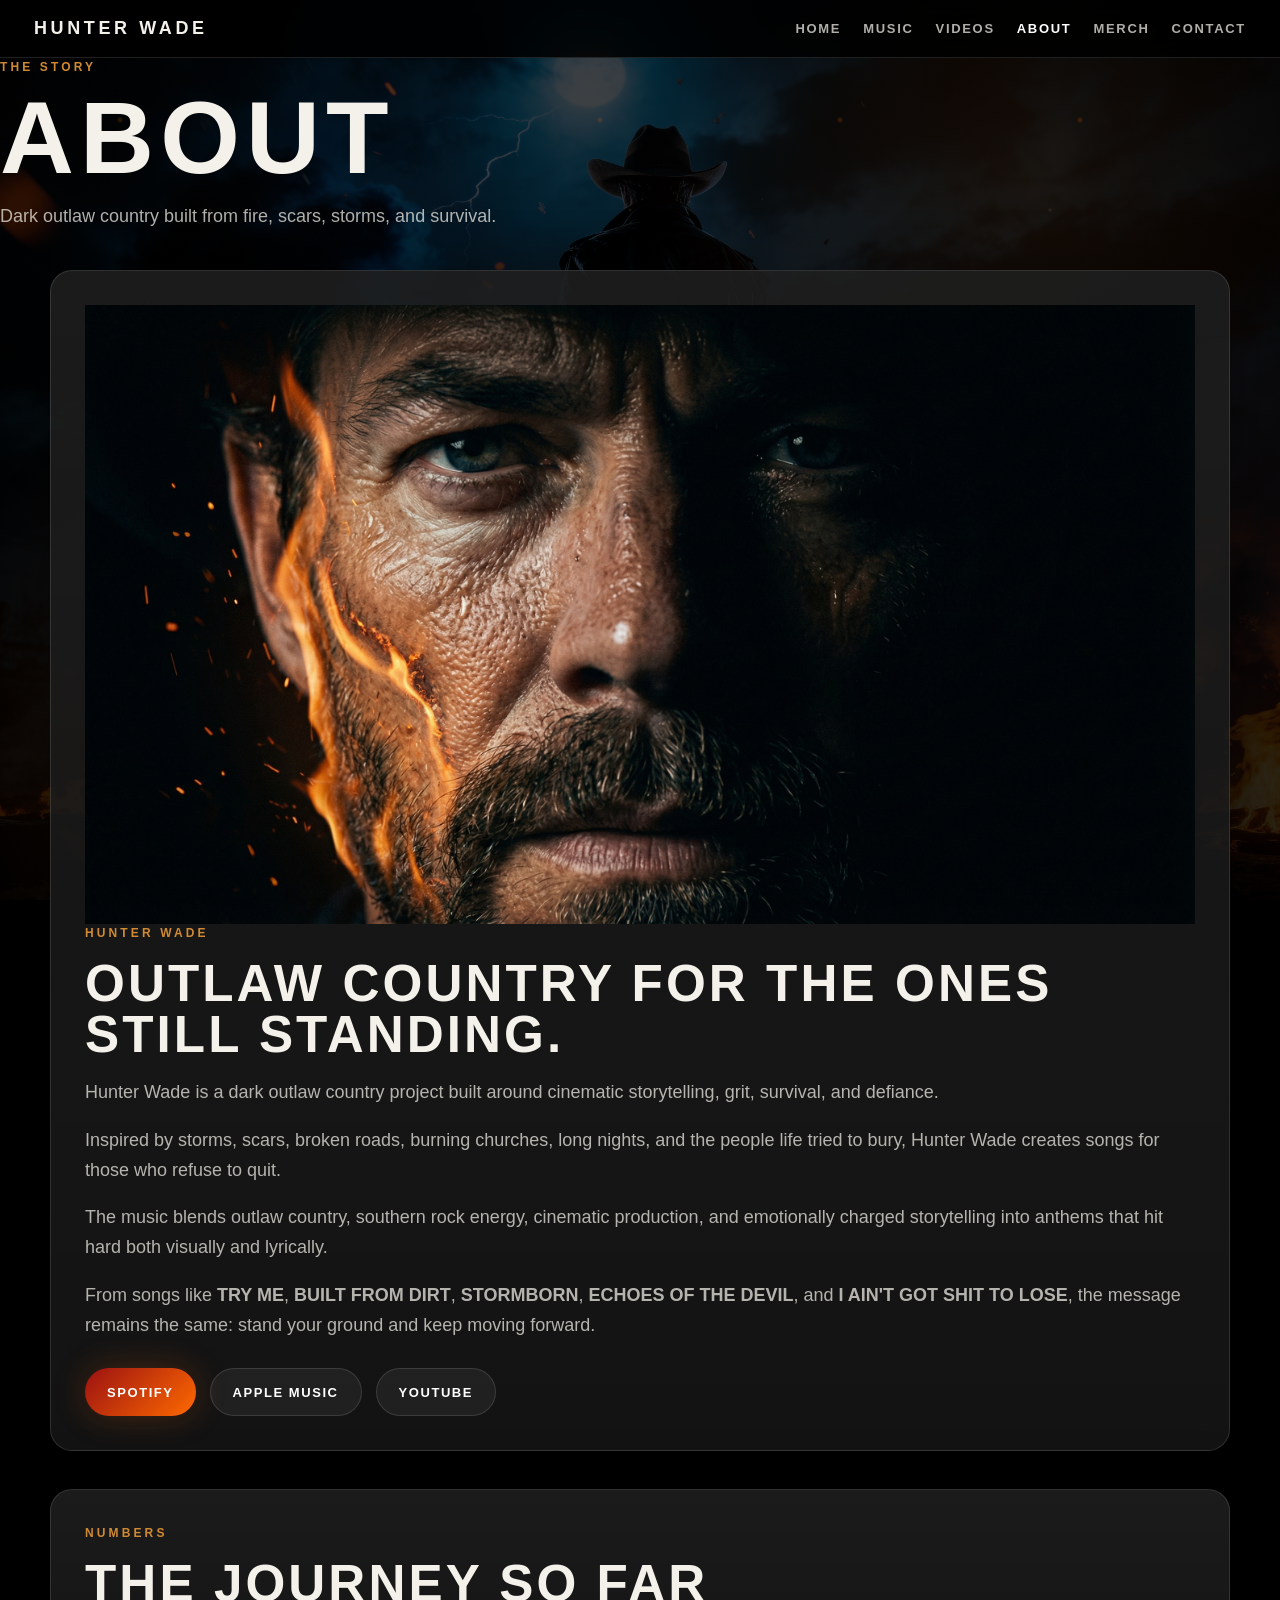
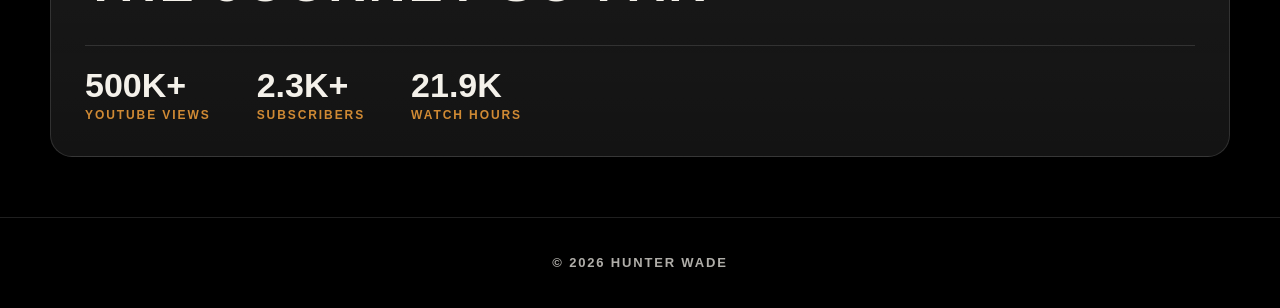
==== about/index.html @ 075e2c8d "Update and rename about.html to index.html" ====
<!doctype html>

<html lang="en">
<head>
<meta charset="utf-8">
<meta name="viewport" content="width=device-width, initial-scale=1">
<title>About | Hunter Wade</title>
<meta name="description" content="About Hunter Wade — dark outlaw country, cinematic storytelling, survival, fire, storms, and scars.">
<link rel="stylesheet" href="/styles.css?v=3001">
</head>

<body>

<header class="site-header">
<a class="logo" href="/">HUNTER WADE</a>

<nav class="nav">
<a href="/">Home</a>
<a href="/music/">Music</a>
<a href="/videos/">Videos</a>
<a class="active" href="/about/">About</a>
<a href="/merch/">Merch</a>
<a href="/contact/">Contact</a>
</nav>
</header>

<main>

<section class="page-hero">
<p class="kicker">THE STORY</p>
<h1 class="page-title">ABOUT</h1>
<p class="page-lead">
Dark outlaw country built from fire, scars, storms, and survival.
</p>
</section>

<section class="section">

<div class="panel about-layout">

<div class="about-image">
<img src="/assets/hero.jpeg" alt="Hunter Wade">
</div>

<div>

<p class="kicker">HUNTER WADE</p>

<h2>OUTLAW COUNTRY FOR THE ONES STILL STANDING.</h2>

<p>
Hunter Wade is a dark outlaw country project built around cinematic storytelling,
grit, survival, and defiance.
</p>

<p>
Inspired by storms, scars, broken roads, burning churches,
long nights, and the people life tried to bury,
Hunter Wade creates songs for those who refuse to quit.
</p>

<p>
The music blends outlaw country,
southern rock energy,
cinematic production,
and emotionally charged storytelling
into anthems that hit hard both visually and lyrically.
</p>

<p>
From songs like
<strong>TRY ME</strong>,
<strong>BUILT FROM DIRT</strong>,
<strong>STORMBORN</strong>,
<strong>ECHOES OF THE DEVIL</strong>,
and
<strong>I AIN'T GOT SHIT TO LOSE</strong>,
the message remains the same:
stand your ground and keep moving forward.
</p>

<div class="actions">

<a class="btn primary"
href="https://open.spotify.com/artist/49tmro22O9gVMSERh0OFHw"
target="_blank">
Spotify </a>

<a class="btn"
href="https://music.apple.com/us/artist/hunter-wade/1863059929"
target="_blank">
Apple Music </a>

<a class="btn"
href="https://www.youtube.com/@HunterWadeOfficial"
target="_blank">
YouTube </a>

</div>

</div>

</div>

</section>

<section class="section">

<div class="panel">

<p class="kicker">NUMBERS</p>

<h2>THE JOURNEY SO FAR</h2>

<div class="stats">

<div>
<div class="stat-number">500K+</div>
<div class="stat-label">YouTube Views</div>
</div>

<div>
<div class="stat-number">2.3K+</div>
<div class="stat-label">Subscribers</div>
</div>

<div>
<div class="stat-number">21.9K</div>
<div class="stat-label">Watch Hours</div>
</div>

</div>

</div>

</section>

</main>

<footer class="footer">
<p>© 2026 Hunter Wade</p>
</footer>

</body>
</html>
---- styles.css ----
:root{
  --bg:#030303;
  --panel:rgba(15,15,15,.88);
  --panel2:rgba(255,255,255,.05);
  --text:#f4f1ea;
  --muted:rgba(244,241,234,.72);
  --line:rgba(255,255,255,.12);
  --gold:#d08a34;
  --fire:#ff6a00;
  --red:#9b1111;
  --radius:22px;
  --max:1180px;
}

*{box-sizing:border-box}

html{scroll-behavior:smooth}

body{
  margin:0;
  font-family:Arial, Helvetica, sans-serif;
  color:var(--text);
  background:
    linear-gradient(180deg,rgba(0,0,0,.72),rgba(0,0,0,.96)),
    url("/assets/background.jpeg") center/cover fixed no-repeat,
    #000;
  overflow-x:hidden;
}

body::before{
  content:"";
  position:fixed;
  inset:0;
  z-index:-2;
  pointer-events:none;
  background:
    radial-gradient(circle at 20% 80%, rgba(255,106,0,.10), transparent 28%),
    radial-gradient(circle at 80% 20%, rgba(255,106,0,.08), transparent 32%);
  animation: smokeDrift 18s ease-in-out infinite alternate;
}

body::after{
  content:"";
  position:fixed;
  inset:0;
  z-index:-1;
  pointer-events:none;
  opacity:.16;
  background-image:
    radial-gradient(circle, rgba(255,120,20,.9) 0 2px, transparent 3px),
    radial-gradient(circle, rgba(255,180,80,.6) 0 1px, transparent 2px);
  background-size:240px 240px,420px 420px;
  animation: embersFloat 26s linear infinite;
}

@keyframes smokeDrift{
  from{transform:translate(-20px,20px) scale(1);opacity:.5}
  to{transform:translate(25px,-25px) scale(1.08);opacity:.85}
}

@keyframes embersFloat{
  from{background-position:0 100vh,120px 110vh}
  to{background-position:120px -240px,260px -420px}
}

a{color:inherit}
img{max-width:100%;display:block}

.site-header{
  position:sticky;
  top:0;
  z-index:50;
  display:flex;
  justify-content:space-between;
  align-items:center;
  gap:24px;
  padding:18px 34px;
  background:rgba(0,0,0,.86);
  backdrop-filter:blur(14px);
  border-bottom:1px solid var(--line);
}

.logo{
  text-decoration:none;
  font-weight:900;
  letter-spacing:.20em;
  font-size:18px;
  white-space:nowrap;
}

.nav{
  display:flex;
  gap:22px;
  flex-wrap:wrap;
  justify-content:flex-end;
}

.nav a{
  text-decoration:none;
  color:var(--muted);
  text-transform:uppercase;
  font-size:13px;
  font-weight:900;
  letter-spacing:.13em;
}

.nav a:hover,
.nav a.active{color:#fff}

.hero{
  min-height:78vh;
  display:flex;
  align-items:center;
  padding:70px 34px;
  border-bottom:1px solid var(--line);
  background:
    linear-gradient(90deg,rgba(0,0,0,.92),rgba(0,0,0,.46),rgba(0,0,0,.88)),
    url("/assets/background.jpeg") center/cover no-repeat;
}

.hero-content{
  width:min(var(--max),100%);
  margin:0 auto;
}

.kicker{
  margin:0 0 14px;
  color:var(--gold);
  font-size:12px;
  font-weight:900;
  letter-spacing:.26em;
  text-transform:uppercase;
}

h1{
  margin:0;
  font-size:clamp(46px,8vw,106px);
  line-height:.9;
  letter-spacing:.06em;
  text-transform:uppercase;
}

h2{
  margin:0 0 14px;
  font-size:clamp(30px,4vw,56px);
  line-height:1;
  letter-spacing:.06em;
  text-transform:uppercase;
}

h3{
  margin:0;
  font-size:22px;
  letter-spacing:.06em;
  text-transform:uppercase;
}

p{
  color:var(--muted);
  font-size:18px;
  line-height:1.65;
}

.hero p{
  max-width:720px;
  font-size:clamp(18px,2vw,24px);
}

.actions,
.hero-actions{
  display:flex;
  flex-wrap:wrap;
  gap:14px;
  margin-top:28px;
}

.btn{
  display:inline-flex;
  justify-content:center;
  align-items:center;
  min-height:48px;
  padding:0 22px;
  border-radius:999px;
  border:1px solid var(--line);
  background:rgba(255,255,255,.06);
  color:#fff;
  text-decoration:none;
  text-transform:uppercase;
  font-size:13px;
  font-weight:900;
  letter-spacing:.12em;
}

.btn.primary{
  border:none;
  background:linear-gradient(135deg,var(--red),var(--fire));
  box-shadow:0 0 34px rgba(255,106,0,.22);
}

.stats{
  display:flex;
  flex-wrap:wrap;
  gap:46px;
  margin-top:36px;
  padding-top:22px;
  border-top:1px solid var(--line);
}

.stat-number{
  font-size:34px;
  font-weight:900;
  line-height:1;
}

.stat-label{
  margin-top:6px;
  color:var(--gold);
  font-size:12px;
  font-weight:900;
  letter-spacing:.16em;
  text-transform:uppercase;
}

.section{
  width:min(var(--max),calc(100% - 32px));
  margin:38px auto;
}

.panel{
  padding:34px;
  border-radius:var(--radius);
  border:1px solid var(--line);
  background:
    linear-gradient(180deg,rgba(255,255,255,.06),rgba(255,255,255,.025)),
    var(--panel);
  box-shadow:0 24px 70px rgba(0,0,0,.5);
}

.panel-grid{
  display:grid;
  grid-template-columns:1fr 1fr;
  gap:30px;
  align-items:center;
}

.video-frame{
  position:relative;
  width:100%;
  aspect-ratio:16/9;
  overflow:hidden;
  border-radius:18px;
  border:1px solid var(--line);
  background:#000;
}

.video-frame iframe{
  position:absolute;
  inset:0;
  width:100%;
  height:100%;
  border:0;
}

.music-grid{
  display:grid;
  grid-template-columns:repeat(3,1fr);
  gap:22px;
}

.card{
  overflow:hidden;
  border-radius:20px;
  border:1px solid var(--line);
  background:
    linear-gradient(180deg,rgba(255,255,255,.055),rgba(255,255,255,.025)),
    rgba(10,10,10,.88);
  box-shadow:0 18px 50px rgba(0,0,0,.42);
}

.cover{
  width:100%;
  aspect-ratio:16/9;
  object-fit:cover;
  background:#111;
}

.card-body{
  padding:20px;
}

.card-title{
  font-size:21px;
  font-weight:900;
  letter-spacing:.06em;
  text-transform:uppercase;
}

.card-text{
  margin:8px 0 0;
  font-size:15px;
  line-height:1.5;
}

.card-actions{
  display:flex;
  flex-wrap:wrap;
  gap:10px;
  margin-top:16px;
}

.small-btn{
  display:inline-flex;
  align-items:center;
  justify-content:center;
  min-height:38px;
  padding:0 14px;
  border-radius:999px;
  border:1px solid var(--line);
  background:rgba(255,255,255,.055);
  color:#fff;
  text-decoration:none;
  font-size:11px;
  font-weight:900;
  letter-spacing:.11em;
  text-transform:uppercase;
}

.small-btn.primary{
  border:none;
  background:linear-gradient(135deg,var(--red),var(--fire));
}

.footer{
  margin-top:60px;
  padding:34px 20px;
  text-align:center;
  border-top:1px solid var(--line);
  background:rgba(0,0,0,.72);
}

.footer p{
  margin:0;
  font-size:13px;
  font-weight:900;
  letter-spacing:.14em;
  text-transform:uppercase;
}

@media(max-width:900px){
  .site-header{
    flex-direction:column;
    align-items:flex-start;
    padding:16px 20px;
  }

  .nav{
    gap:13px;
  }

  .nav a{
    font-size:12px;
  }

  .hero{
    min-height:72vh;
    padding:56px 22px;
  }

  .panel-grid,
  .music-grid{
    grid-template-columns:1fr;
  }

  .panel{
    padding:24px;
  }

  h1{
    font-size:clamp(42px,12vw,72px);
  }

  h2{
    font-size:clamp(28px,8vw,44px);
  }
}

@media(max-width:520px){
  .logo{
    font-size:16px;
  }

  .btn{
    width:100%;
  }

  .stats{
    gap:24px;
  }

  .stat-number{
    font-size:28px;
  }
}
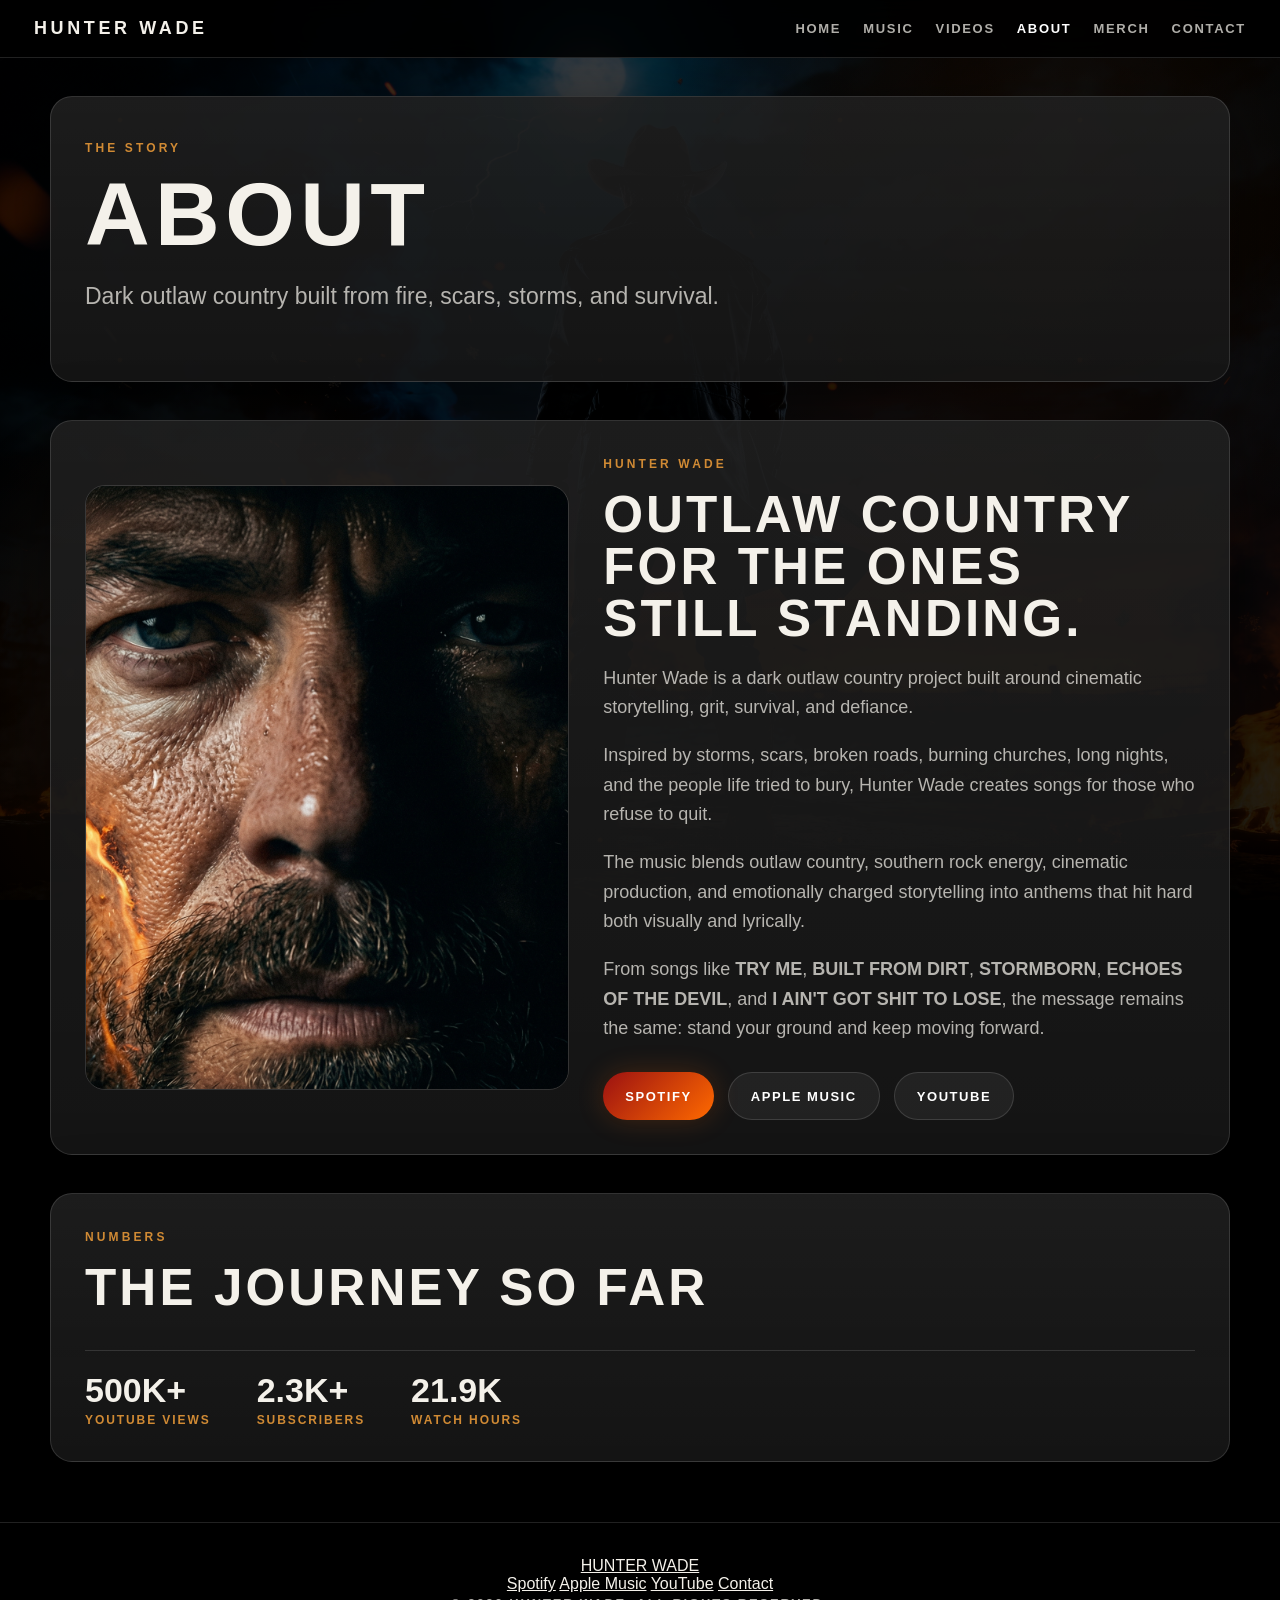
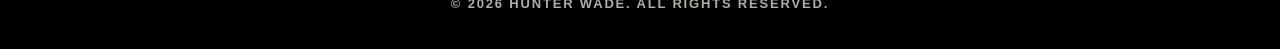
==== commit 83e67311: "Update footer with links and copyright notice" ====
--- a/about/index.html
+++ b/about/index.html
@@ -138,7 +138,18 @@
 </main>
 
 <footer class="footer">
-<p>© 2026 Hunter Wade</p>
+  <div class="footer-inner">
+    <a class="footer-logo" href="/">HUNTER WADE</a>
+
+    <div class="footer-links">
+      <a href="https://open.spotify.com/artist/49tmro22O9gVMSERh0OFHw" target="_blank" rel="noopener">Spotify</a>
+      <a href="https://music.apple.com/us/artist/hunter-wade/1863059929" target="_blank" rel="noopener">Apple Music</a>
+      <a href="https://www.youtube.com/@HunterWadeOfficial" target="_blank" rel="noopener">YouTube</a>
+      <a href="/contact/">Contact</a>
+    </div>
+
+    <p>© 2026 Hunter Wade. All rights reserved.</p>
+  </div>
 </footer>
 
 </body>
--- a/styles.css
+++ b/styles.css
@@ -1,10 +1,8 @@
 :root{
-  --bg:#030303;
-  --panel:rgba(15,15,15,.88);
-  --panel2:rgba(255,255,255,.05);
+  --panel:rgba(16,16,16,.88);
   --text:#f4f1ea;
   --muted:rgba(244,241,234,.72);
-  --line:rgba(255,255,255,.12);
+  --line:rgba(255,255,255,.13);
   --gold:#d08a34;
   --fire:#ff6a00;
   --red:#9b1111;
@@ -21,7 +19,7 @@
   font-family:Arial, Helvetica, sans-serif;
   color:var(--text);
   background:
-    linear-gradient(180deg,rgba(0,0,0,.72),rgba(0,0,0,.96)),
+    linear-gradient(180deg,rgba(0,0,0,.74),rgba(0,0,0,.96)),
     url("/assets/background.jpeg") center/cover fixed no-repeat,
     #000;
   overflow-x:hidden;
@@ -34,8 +32,8 @@
   z-index:-2;
   pointer-events:none;
   background:
-    radial-gradient(circle at 20% 80%, rgba(255,106,0,.10), transparent 28%),
-    radial-gradient(circle at 80% 20%, rgba(255,106,0,.08), transparent 32%);
+    radial-gradient(circle at 18% 78%, rgba(255,106,0,.10), transparent 28%),
+    radial-gradient(circle at 82% 22%, rgba(255,106,0,.08), transparent 32%);
   animation: smokeDrift 18s ease-in-out infinite alternate;
 }
 
@@ -45,7 +43,7 @@
   inset:0;
   z-index:-1;
   pointer-events:none;
-  opacity:.16;
+  opacity:.15;
   background-image:
     radial-gradient(circle, rgba(255,120,20,.9) 0 2px, transparent 3px),
     radial-gradient(circle, rgba(255,180,80,.6) 0 1px, transparent 2px);
@@ -54,8 +52,8 @@
 }
 
 @keyframes smokeDrift{
-  from{transform:translate(-20px,20px) scale(1);opacity:.5}
-  to{transform:translate(25px,-25px) scale(1.08);opacity:.85}
+  from{transform:translate(-20px,20px) scale(1);opacity:.45}
+  to{transform:translate(25px,-25px) scale(1.08);opacity:.8}
 }
 
 @keyframes embersFloat{
@@ -75,7 +73,7 @@
   align-items:center;
   gap:24px;
   padding:18px 34px;
-  background:rgba(0,0,0,.86);
+  background:rgba(0,0,0,.88);
   backdrop-filter:blur(14px);
   border-bottom:1px solid var(--line);
 }
@@ -83,7 +81,7 @@
 .logo{
   text-decoration:none;
   font-weight:900;
-  letter-spacing:.20em;
+  letter-spacing:.2em;
   font-size:18px;
   white-space:nowrap;
 }
@@ -114,7 +112,7 @@
   padding:70px 34px;
   border-bottom:1px solid var(--line);
   background:
-    linear-gradient(90deg,rgba(0,0,0,.92),rgba(0,0,0,.46),rgba(0,0,0,.88)),
+    linear-gradient(90deg,rgba(0,0,0,.9),rgba(0,0,0,.42),rgba(0,0,0,.86)),
     url("/assets/background.jpeg") center/cover no-repeat;
 }
 
@@ -132,18 +130,19 @@
   text-transform:uppercase;
 }
 
-h1{
+h1,
+.page-title{
   margin:0;
-  font-size:clamp(46px,8vw,106px);
-  line-height:.9;
+  font-size:clamp(46px,7vw,96px);
+  line-height:.92;
   letter-spacing:.06em;
   text-transform:uppercase;
 }
 
 h2{
   margin:0 0 14px;
-  font-size:clamp(30px,4vw,56px);
-  line-height:1;
+  font-size:clamp(30px,4vw,54px);
+  line-height:1.02;
   letter-spacing:.06em;
   text-transform:uppercase;
 }
@@ -161,9 +160,10 @@
   line-height:1.65;
 }
 
-.hero p{
+.hero p,
+.page-lead{
   max-width:720px;
-  font-size:clamp(18px,2vw,24px);
+  font-size:clamp(18px,2vw,23px);
 }
 
 .actions,
@@ -191,10 +191,11 @@
   letter-spacing:.12em;
 }
 
-.btn.primary{
+.btn.primary,
+.small-btn.primary{
   border:none;
   background:linear-gradient(135deg,var(--red),var(--fire));
-  box-shadow:0 0 34px rgba(255,106,0,.22);
+  box-shadow:0 0 28px rgba(255,106,0,.2);
 }
 
 .stats{
@@ -221,9 +222,20 @@
   text-transform:uppercase;
 }
 
-.section{
+.section,
+.page-hero{
   width:min(var(--max),calc(100% - 32px));
   margin:38px auto;
+}
+
+.page-hero{
+  padding:42px 34px;
+  border-radius:var(--radius);
+  border:1px solid var(--line);
+  background:
+    linear-gradient(180deg,rgba(255,255,255,.06),rgba(255,255,255,.025)),
+    var(--panel);
+  box-shadow:0 24px 70px rgba(0,0,0,.5);
 }
 
 .panel{
@@ -273,7 +285,7 @@
   border:1px solid var(--line);
   background:
     linear-gradient(180deg,rgba(255,255,255,.055),rgba(255,255,255,.025)),
-    rgba(10,10,10,.88);
+    rgba(10,10,10,.9);
   box-shadow:0 18px 50px rgba(0,0,0,.42);
 }
 
@@ -325,9 +337,79 @@
   text-transform:uppercase;
 }
 
-.small-btn.primary{
-  border:none;
-  background:linear-gradient(135deg,var(--red),var(--fire));
+.about-layout{
+  display:grid;
+  grid-template-columns:.9fr 1.1fr;
+  gap:34px;
+  align-items:center;
+}
+
+.about-image{
+  overflow:hidden;
+  border-radius:20px;
+  border:1px solid var(--line);
+}
+
+.about-image img{
+  width:100%;
+  aspect-ratio:4/5;
+  object-fit:cover;
+}
+
+.merch-grid{
+  display:grid;
+  grid-template-columns:repeat(3,1fr);
+  gap:22px;
+}
+
+.merch-card{
+  min-height:260px;
+  display:flex;
+  flex-direction:column;
+  justify-content:space-between;
+  padding:24px;
+  border-radius:20px;
+  border:1px solid var(--line);
+  background:
+    radial-gradient(circle at 50% 20%,rgba(255,106,0,.12),transparent 36%),
+    linear-gradient(180deg,rgba(255,255,255,.06),rgba(255,255,255,.025)),
+    rgba(10,10,10,.9);
+}
+
+.merch-design{
+  display:grid;
+  place-items:center;
+  min-height:130px;
+  border:1px dashed rgba(255,255,255,.2);
+  border-radius:16px;
+  font-size:clamp(26px,3vw,42px);
+  font-weight:900;
+  text-align:center;
+  letter-spacing:.08em;
+  text-transform:uppercase;
+}
+
+.notice{
+  margin-top:22px;
+  padding:16px 18px;
+  border-radius:16px;
+  border:1px solid rgba(255,106,0,.22);
+  background:rgba(255,106,0,.07);
+  color:var(--muted);
+}
+
+.contact-box{
+  display:grid;
+  gap:18px;
+}
+
+.email-link{
+  display:inline-block;
+  color:var(--gold);
+  font-size:clamp(22px,4vw,36px);
+  font-weight:900;
+  text-decoration:none;
+  word-break:break-word;
 }
 
 .footer{
@@ -367,15 +449,19 @@
   }
 
   .panel-grid,
-  .music-grid{
+  .music-grid,
+  .about-layout,
+  .merch-grid{
     grid-template-columns:1fr;
   }
 
-  .panel{
+  .panel,
+  .page-hero{
     padding:24px;
   }
 
-  h1{
+  h1,
+  .page-title{
     font-size:clamp(42px,12vw,72px);
   }
 
@@ -385,19 +471,11 @@
 }
 
 @media(max-width:520px){
-  .logo{
-    font-size:16px;
-  }
-
-  .btn{
-    width:100%;
-  }
-
-  .stats{
-    gap:24px;
-  }
-
-  .stat-number{
-    font-size:28px;
-  }
-}
+  .logo{font-size:16px}
+
+  .btn{width:100%}
+
+  .stats{gap:24px}
+
+  .stat-number{font-size:28px}
+}
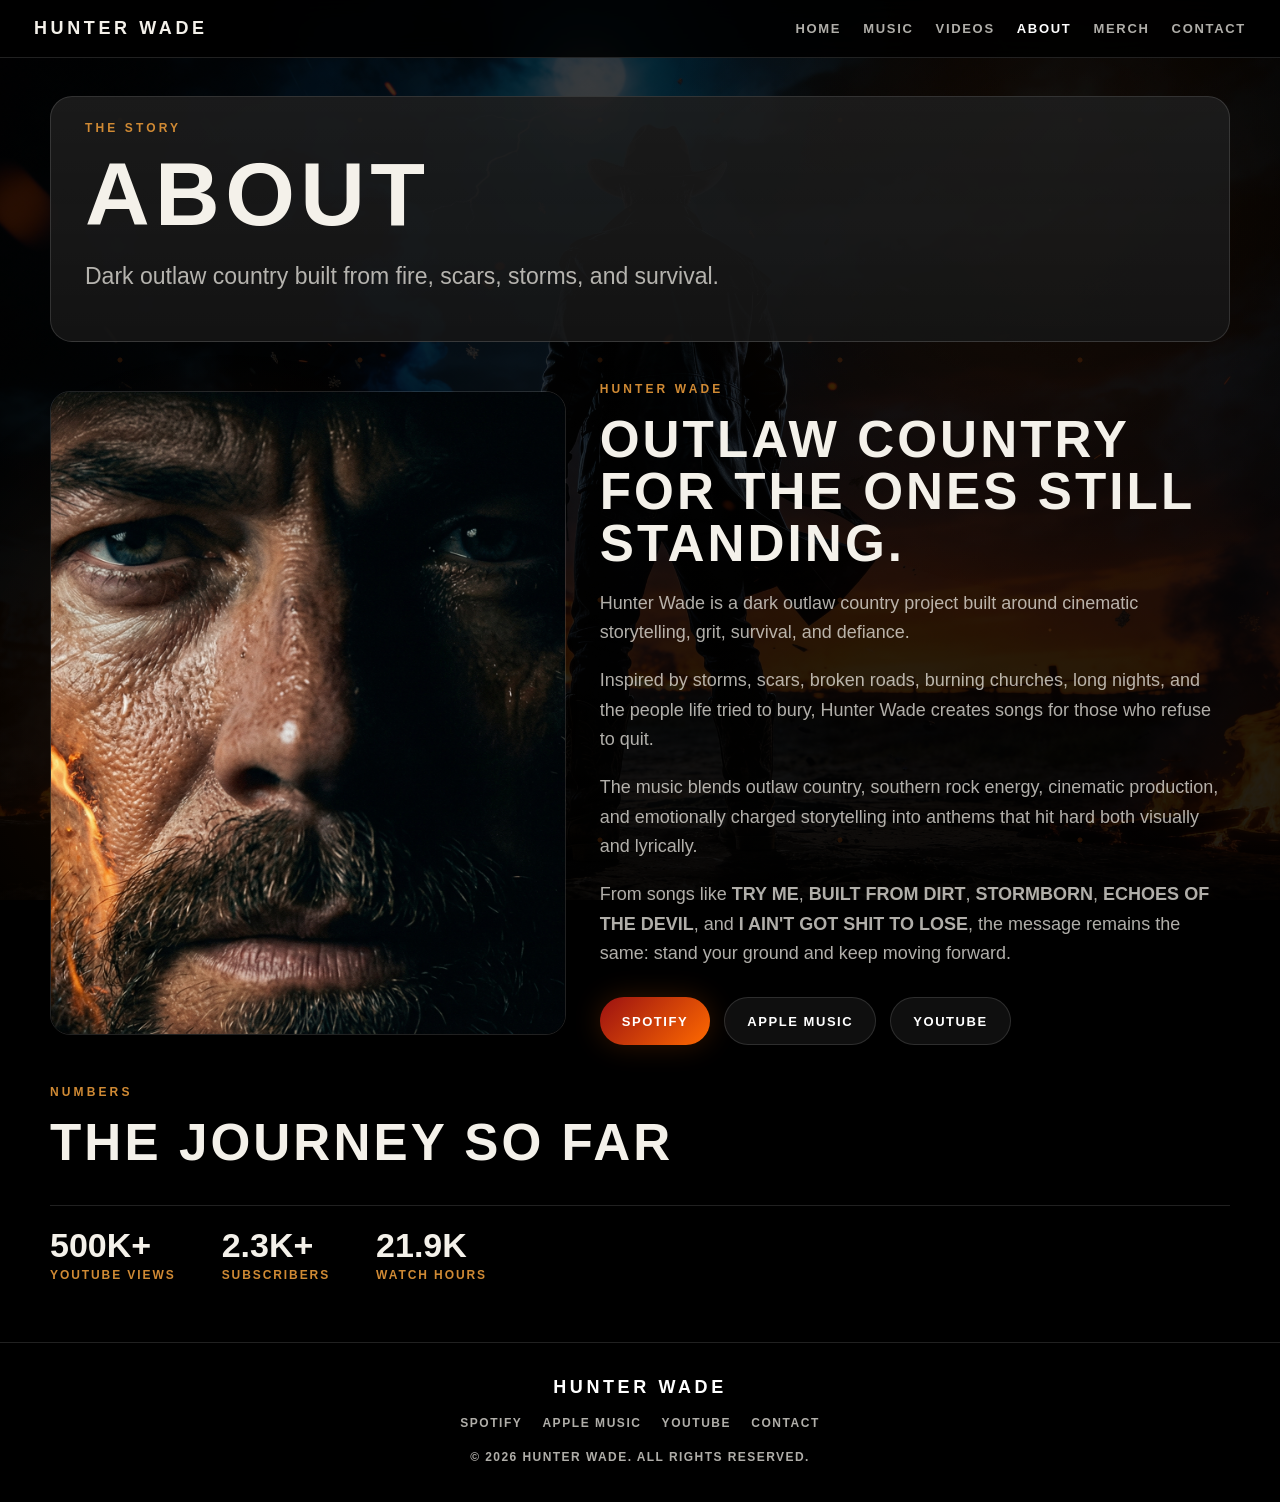
==== commit 7c2aff52: "Update index.html" ====
--- a/about/index.html
+++ b/about/index.html
@@ -28,7 +28,7 @@
 
 <section class="page-hero">
 <p class="kicker">THE STORY</p>
-<h1 class="page-title">ABOUT</h1>
+<h1 class="page-title small-title">ABOUT</h1>
 <p class="page-lead">
 Dark outlaw country built from fire, scars, storms, and survival.
 </p>
--- a/styles.css
+++ b/styles.css
@@ -229,12 +229,13 @@
 }
 
 .page-hero{
-  padding:42px 34px;
+  padding:22px 34px;
   border-radius:var(--radius);
   border:1px solid var(--line);
   background:
-    linear-gradient(180deg,rgba(255,255,255,.06),rgba(255,255,255,.025)),
+    linear-gradient(180deg,rgba(255,255,255,.05),rgba(255,255,255,.02)),
     var(--panel);
+}
   box-shadow:0 24px 70px rgba(0,0,0,.5);
 }
 
@@ -415,19 +416,58 @@
 .footer{
   margin-top:60px;
   padding:34px 20px;
+  border-top:1px solid var(--line);
+  background:rgba(0,0,0,.82);
+}
+
+.footer-inner{
+  width:min(var(--max),calc(100% - 32px));
+  margin:0 auto;
+  display:flex;
+  flex-direction:column;
+  align-items:center;
+  gap:18px;
   text-align:center;
-  border-top:1px solid var(--line);
-  background:rgba(0,0,0,.72);
+}
+
+.footer-logo{
+  text-decoration:none;
+  color:#fff;
+  font-size:18px;
+  font-weight:900;
+  letter-spacing:.2em;
+  text-transform:uppercase;
+}
+
+.footer-links{
+  display:flex;
+  flex-wrap:wrap;
+  justify-content:center;
+  gap:20px;
+}
+
+.footer-links a{
+  color:var(--muted);
+  text-decoration:none;
+  text-transform:uppercase;
+  font-size:12px;
+  font-weight:900;
+  letter-spacing:.13em;
+  transition:.25s;
+}
+
+.footer-links a:hover{
+  color:#fff;
 }
 
 .footer p{
   margin:0;
-  font-size:13px;
-  font-weight:900;
-  letter-spacing:.14em;
-  text-transform:uppercase;
-}
-
+  color:var(--muted);
+  font-size:12px;
+  font-weight:900;
+  letter-spacing:.12em;
+  text-transform:uppercase;
+}
 @media(max-width:900px){
   .site-header{
     flex-direction:column;
